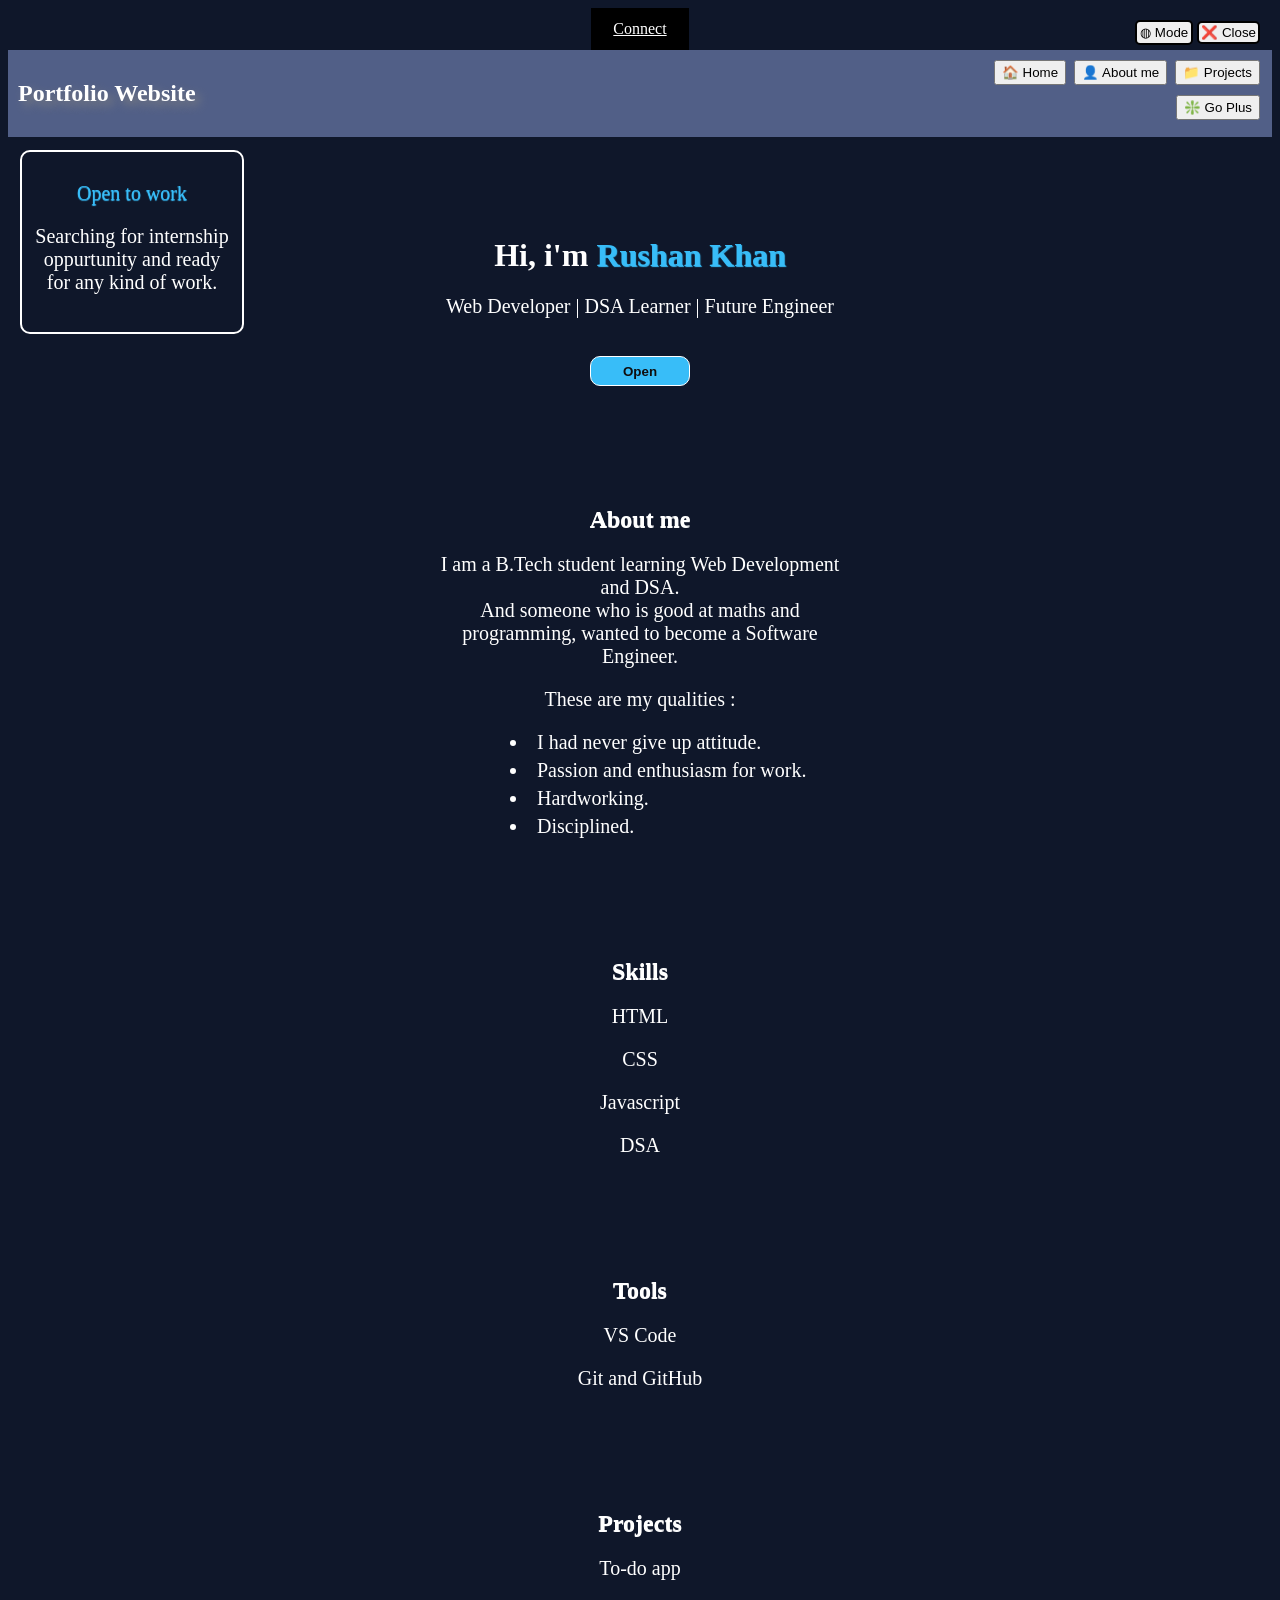
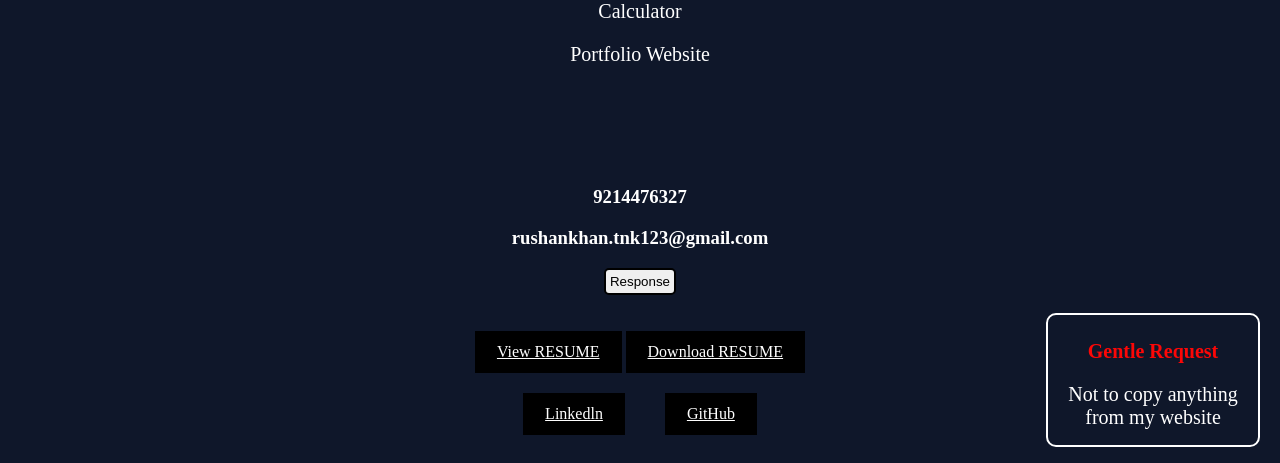
==== index.html @ d3949b54 "Rename index_1.html to index.html" ====
<!DOCTYPE html>
<html lang="en">
<head>
    <meta charset="UTF-8">
    <meta name="viewport" content="width=device-width, initial-scale=1.0">
    <title>Rushan</title>
    <link rel="stylesheet" href="style_1.css">
    
</head>
<body>   

    <div id="connect">
        <a id="grey" href="connect.html" target="_blank">Connect</a>
    </div>

    <nav>
        <div class="nav">
            <h2>Portfolio Website</h2>
            <!-- <h1>Welcome everyone</h1> -->
        </div>
    </nav>

    <div class="center">
    <h1>Hi, i'm <span>Rushan Khan</span></h1>
    <p>Web Developer | DSA Learner | Future Engineer</p>
    <br>
    <button id="rola">Open</button>
    </div>

    <div class="box">
        <p id="work">Open to work</p>
         <p>Searching for internship oppurtunity and ready for any kind of work.</p>
    </div>

    <div class="main">
        <h2 id="myid">About me</h2>
        <p class="zero">I am a B.Tech student learning Web Development and DSA.<br>
           And someone who is good at maths and programming, wanted to become a Software Engineer.
        </p>
        <p>These are my qualities : </p>
        <ul>
            <li>I had never give up attitude.</li>
            <li>Passion and enthusiasm for work.</li>
            <li>Hardworking.</li>
            <li>Disciplined.</li>
        </ul>
    </div>
    
    <div class="main">
        <h2 id="myid">Skills</h2>
        <p>HTML</p>
        <p>CSS</p>
        <p>Javascript</p>
        <p>DSA</p>
    </div>

    <div class="main">
        <h2 id="myid">Tools</h2>
        <p>VS Code</p>
        <p>Git and GitHub</p>
    </div>

    <div class="main">
        <h2 id="myid">Projects</h2>
            <p>To-do app</p>
            <p>Calculator</p>
            <p>Portfolio Website</p>
    </div>

    <div class="btnjs">
        <button id="changemode">◍ Mode</button>
        <button id="closebtn">❌ Close</button>
    </div>

    <div class="button">
        <button id="home">🏠 Home</button>
        <button id="aboutme">👤 About me</button>
        <!-- <button>⭐ Skills</button> -->
        <button id="projects">📁 Projects</button>        
    </div>

    <div class="button" id="Plus">
        <button>❇️ Go Plus</button>
    </div>

    <footer class="footer">
        <h3>9214476327</h3>
        <h3>rushankhan.tnk123@gmail.com</h3>
    </footer>

    <div>
        <button id="lastbtn">Response</button>
    </div>

    <br>

    <div class="change">
        <p class="adv">Gentle Request</p>
        <p>Not to copy anything from my website</p>
    </div>
    <br>
    <div class="resume">
        <a href="RUSHAN RESUME.pdf" target="_blank">View RESUME</a>
        <a href="RUSHAN RESUME.pdf" download>Download RESUME</a>
    </div>

    <div class="extra">
        <a href="https://linkedin.com/in/rushan-khan-b2b70a327" target="_blank">Linkedln</a>
        <a href="https://github.com/Rushankhan16" target="_blank">GitHub</a>
    </div>



    <!-- <section id="contact">

    <h2 id="con">Contact Me</h2>

    <form id="contactform">
    <input type="text" placeholder="Your Name" required>
    <input type="email" placeholder="Your Email" required>
    <textarea rows="3" cols="20" placeholder="Your Message"></textarea>
    <button type="submit">Send</button>
    </form>

    </section> -->



    <script src="one.js"></script>
   
</body>
</html>
---- style_1.css ----
body {
    background: #0f172a;
    /* background-color: #121212; */
    color: white;
    text-align: center;
}
span{
    color: #38bdf8;
    text-shadow: 1px 1px 1px;
}
.center{
    margin: 100px;
    padding: 0cm;
}
.main{
     margin: 120px;
     padding: 0cm;
}
#myid{
     text-shadow: 0px 1px 0px;
}
.fill{
    height: 10px;
    border-radius: 10px;
}
.nav{
    text-align: left;
    background-color: #515f87;  
    margin:0px;
    padding: 10px;
    display: flex;
    align-items: center; 
    gap: 420px;
    text-shadow: 5px 5px 10px gray;
}
ul{
    width: 300px;
    margin:auto;
}
li{
    list-style-position: inside;
    text-align: left;
    margin:5px 0;
    font-size: 20px;
}
.button{
    position: absolute;
    top: 40px;
    right:0;
    display:flex;
    gap:8px;
    padding:0px;
    margin: 20px;
    height: 25px;
    font-weight: bold;
    border-radius: 0px;
}
.zero{
    width: 400px;
    margin:auto;
}
h2{
    font-weight: bolder;
}
a{
    color:white;
    background-color:black;
    border:2px solid black;
    padding:10px 20px;
    display:inline-block;
}
.extra{
    display:flex;
    justify-content:center;
    padding: 20px;
    gap:40px;
}
#rola{
    background-color: #38bdf8;
    padding: 2px;
    width: 100px;
    height: 30px;
    color: rgb(15, 14, 14);
    font-weight:bold;
    border: 1px solid white;
    border-radius: 10px;
}
p{
    font-size: 20px;
}
.box{
    position:absolute;
    left: 20px;
    top:150px;
    border: 2px solid white;
    border-radius: 10px;
    height: 160px;
    width:200px;
    padding: 10px;
}
#work{
    text-shadow: 0px 1px 1px;
    color: #38bdf8;
}
.change {
    position: absolute;
    right: 20px;
    padding: 5px;
    height: 120px;
    width: 200px;

    border: 2px solid white;
    border-radius: 10px;
}
.adv{
    color: #fc0707;
    font-weight: bolder;
}
.btnjs{
    position: absolute;
    top: 0px;
    right:0;
    margin: 20px;
    font-weight: bold;
}
#changemode{
     border: 2px solid ;
    border-radius: 5px;
    padding: 3px;
}
#closebtn{
     border: 2px solid ;
    border-radius: 5px;
    padding: 2px;
}

.light{
    background-color:white;
    color:black;
}
.light .nav{
  background-color: #f0f0f0;
  color: black;
}
.light span{
    color: brown;
}
.light #work{
    color: brown;
}
.light #rola{
    background-color: grey;
}
.light #connect{
    color:gray;
}
.light #grey{
    background-color: rgb(74, 74, 127);
}

#contact {
  width: 300px;
  padding: 20px;
  margin: 0 auto;
  margin-top: 5%;
  border: 2px solid white;
  border-radius: 10px;
}
#contactform {
  display: flex;
  flex-direction: column;
  gap: 10px;
}
#con {
  margin-bottom: 10px;
} 

#Plus{
    top: 75px;
}
.card{
    height: 300px;
    width: 300px;
    padding: 5px;
    border: 2px solid white;
    border-radius: 6px;
    margin: 30px auto;
}
#buybtn{
    border: 2px solid white;
    border-radius: 5px;
}
#lastbtn{
    border: 2px solid black;
    border-radius: 5px;
    padding: 4px;
}
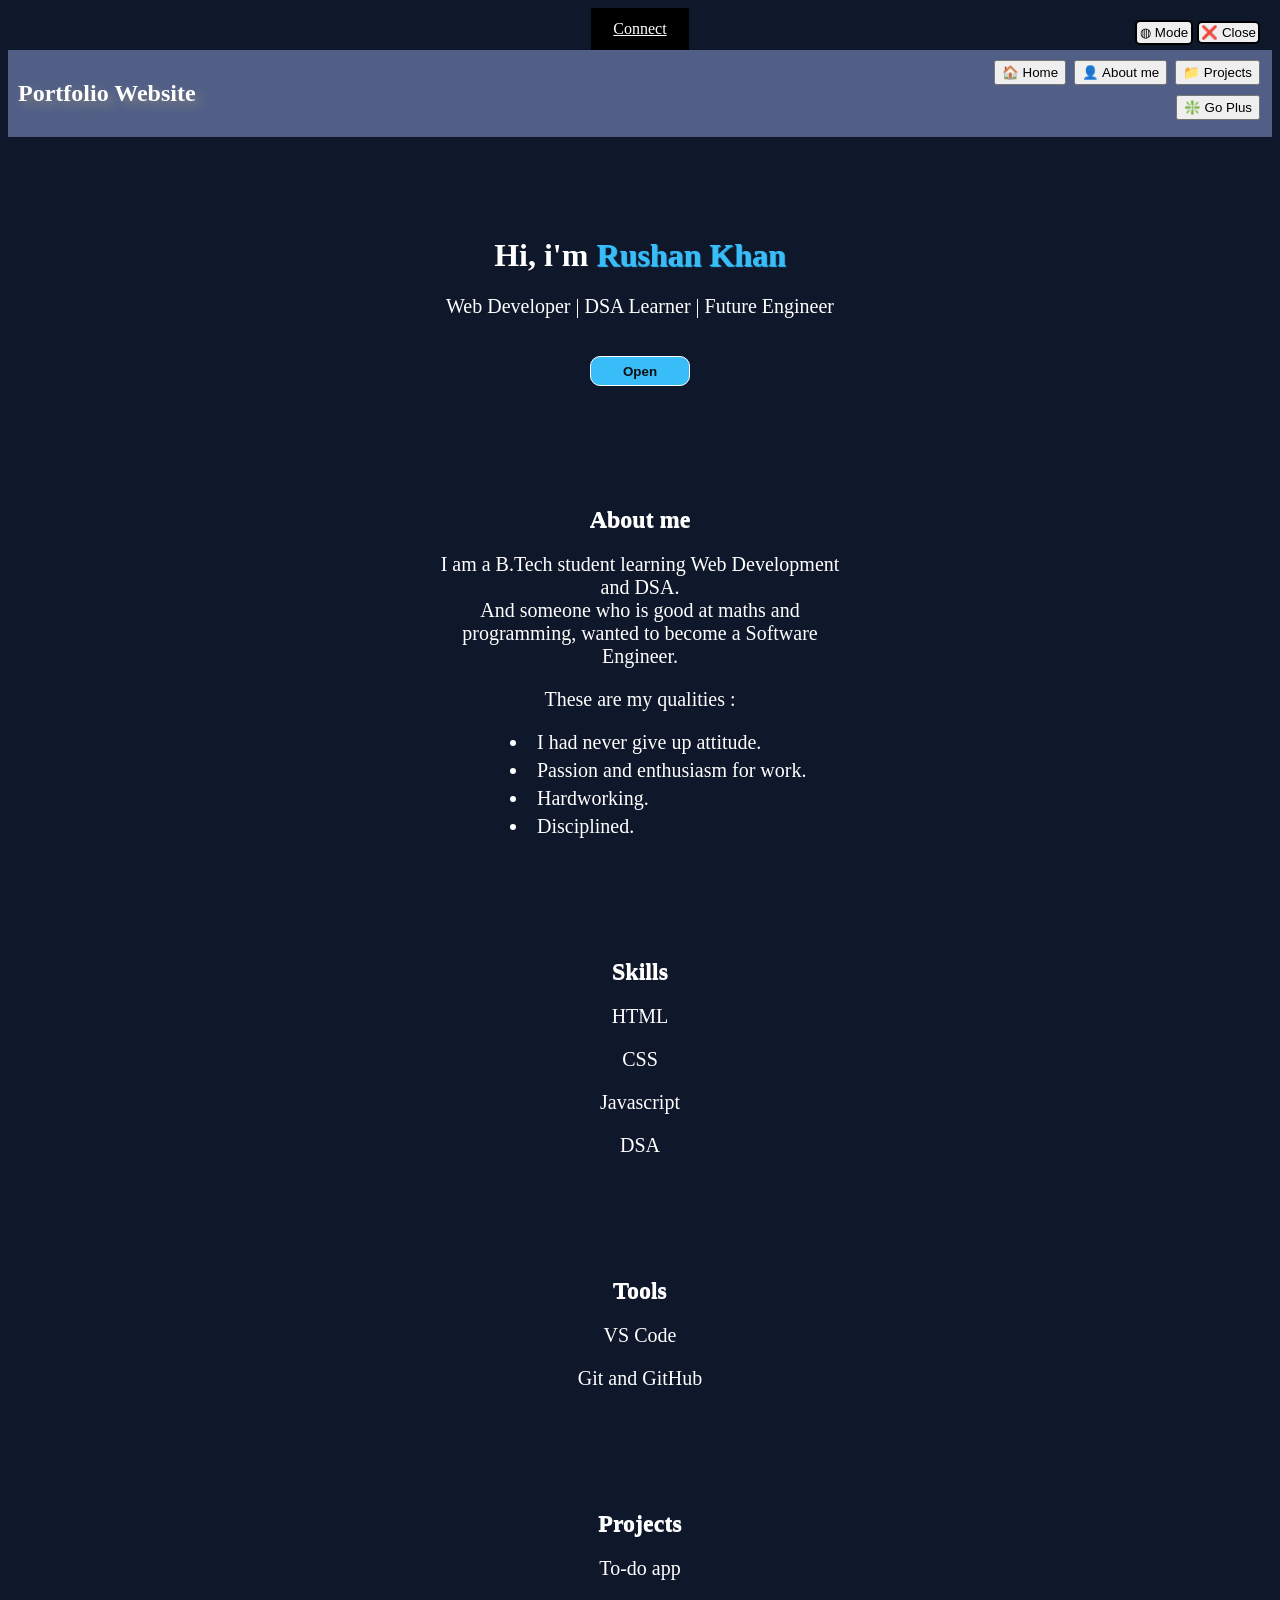
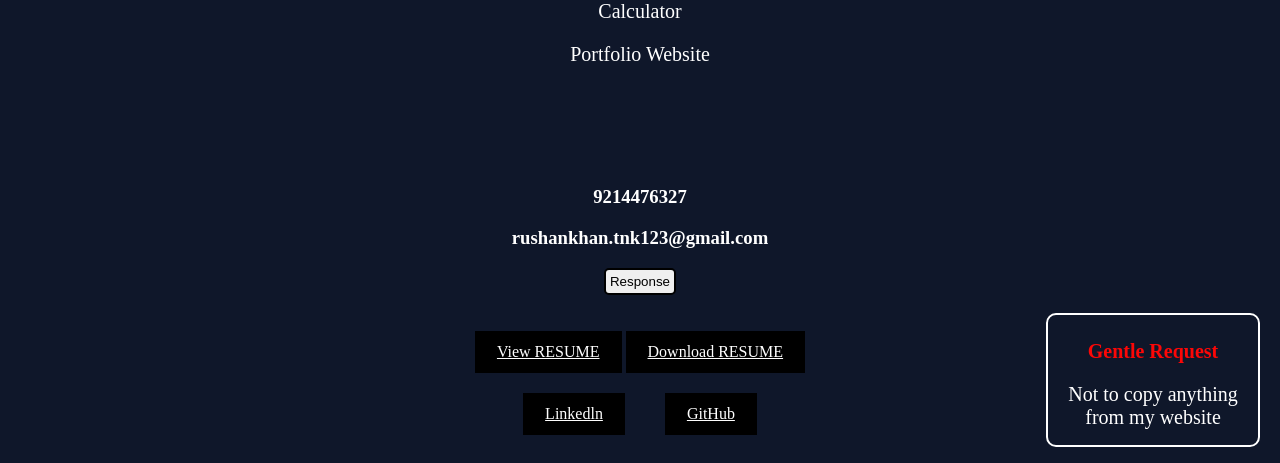
==== commit 2f17e98b: "Restore index.html with original content" ====
--- a/index.html
+++ b/index.html
@@ -4,7 +4,7 @@
     <meta charset="UTF-8">
     <meta name="viewport" content="width=device-width, initial-scale=1.0">
     <title>Rushan</title>
-    <link rel="stylesheet" href="style_1.css">
+    <link rel="stylesheet" href="style.css">
     
 </head>
 <body>   
@@ -27,10 +27,10 @@
     <button id="rola">Open</button>
     </div>
 
-    <div class="box">
+    <!-- <div class="box">
         <p id="work">Open to work</p>
          <p>Searching for internship oppurtunity and ready for any kind of work.</p>
-    </div>
+    </div> -->
 
     <div class="main">
         <h2 id="myid">About me</h2>
--- a/style.css
+++ b/style.css
@@ -0,0 +1,197 @@
+body {
+    background: #0f172a;
+    /* background-color: #121212; */
+    color: white;
+    text-align: center;
+}
+span{
+    color: #38bdf8;
+    text-shadow: 1px 1px 1px;
+}
+.center{
+    margin: 100px;
+    padding: 0cm;
+}
+.main{
+     margin: 120px;
+     padding: 0cm;
+}
+#myid{
+     text-shadow: 0px 1px 0px;
+}
+.fill{
+    height: 10px;
+    border-radius: 10px;
+}
+.nav{
+    text-align: left;
+    background-color: #515f87;  
+    margin:0px;
+    padding: 10px;
+    display: flex;
+    align-items: center; 
+    gap: 420px;
+    text-shadow: 5px 5px 10px gray;
+}
+ul{
+    width: 300px;
+    margin:auto;
+}
+li{
+    list-style-position: inside;
+    text-align: left;
+    margin:5px 0;
+    font-size: 20px;
+}
+.button{
+    position: absolute;
+    top: 40px;
+    right:0;
+    display:flex;
+    gap:8px;
+    padding:0px;
+    margin: 20px;
+    height: 25px;
+    font-weight: bold;
+    border-radius: 0px;
+}
+.zero{
+    width: 400px;
+    margin:auto;
+}
+h2{
+    font-weight: bolder;
+}
+a{
+    color:white;
+    background-color:black;
+    border:2px solid black;
+    padding:10px 20px;
+    display:inline-block;
+}
+.extra{
+    display:flex;
+    justify-content:center;
+    padding: 20px;
+    gap:40px;
+}
+#rola{
+    background-color: #38bdf8;
+    padding: 2px;
+    width: 100px;
+    height: 30px;
+    color: rgb(15, 14, 14);
+    font-weight:bold;
+    border: 1px solid white;
+    border-radius: 10px;
+}
+p{
+    font-size: 20px;
+}
+.box{
+    position:absolute;
+    left: 20px;
+    top:150px;
+    border: 2px solid white;
+    border-radius: 10px;
+    height: 160px;
+    width:200px;
+    padding: 10px;
+}
+#work{
+    text-shadow: 0px 1px 1px;
+    color: #38bdf8;
+}
+.change {
+    position: absolute;
+    right: 20px;
+    padding: 5px;
+    height: 120px;
+    width: 200px;
+
+    border: 2px solid white;
+    border-radius: 10px;
+}
+.adv{
+    color: #fc0707;
+    font-weight: bolder;
+}
+.btnjs{
+    position: absolute;
+    top: 0px;
+    right:0;
+    margin: 20px;
+    font-weight: bold;
+}
+#changemode{
+     border: 2px solid ;
+    border-radius: 5px;
+    padding: 3px;
+}
+#closebtn{
+     border: 2px solid ;
+    border-radius: 5px;
+    padding: 2px;
+}
+
+.light{
+    background-color:white;
+    color:black;
+}
+.light .nav{
+  background-color: #f0f0f0;
+  color: black;
+}
+.light span{
+    color: brown;
+}
+.light #work{
+    color: brown;
+}
+.light #rola{
+    background-color: grey;
+}
+.light #connect{
+    color:gray;
+}
+.light #grey{
+    background-color: rgb(74, 74, 127);
+}
+
+#contact {
+  width: 300px;
+  padding: 20px;
+  margin: 0 auto;
+  margin-top: 5%;
+  border: 2px solid white;
+  border-radius: 10px;
+}
+#contactform {
+  display: flex;
+  flex-direction: column;
+  gap: 10px;
+}
+#con {
+  margin-bottom: 10px;
+} 
+
+#Plus{
+    top: 75px;
+}
+.card{
+    height: 300px;
+    width: 300px;
+    padding: 5px;
+    border: 2px solid white;
+    border-radius: 6px;
+    margin: 30px auto;
+}
+#buybtn{
+    border: 2px solid white;
+    border-radius: 5px;
+}
+#lastbtn{
+    border: 2px solid black;
+    border-radius: 5px;
+    padding: 4px;
+}
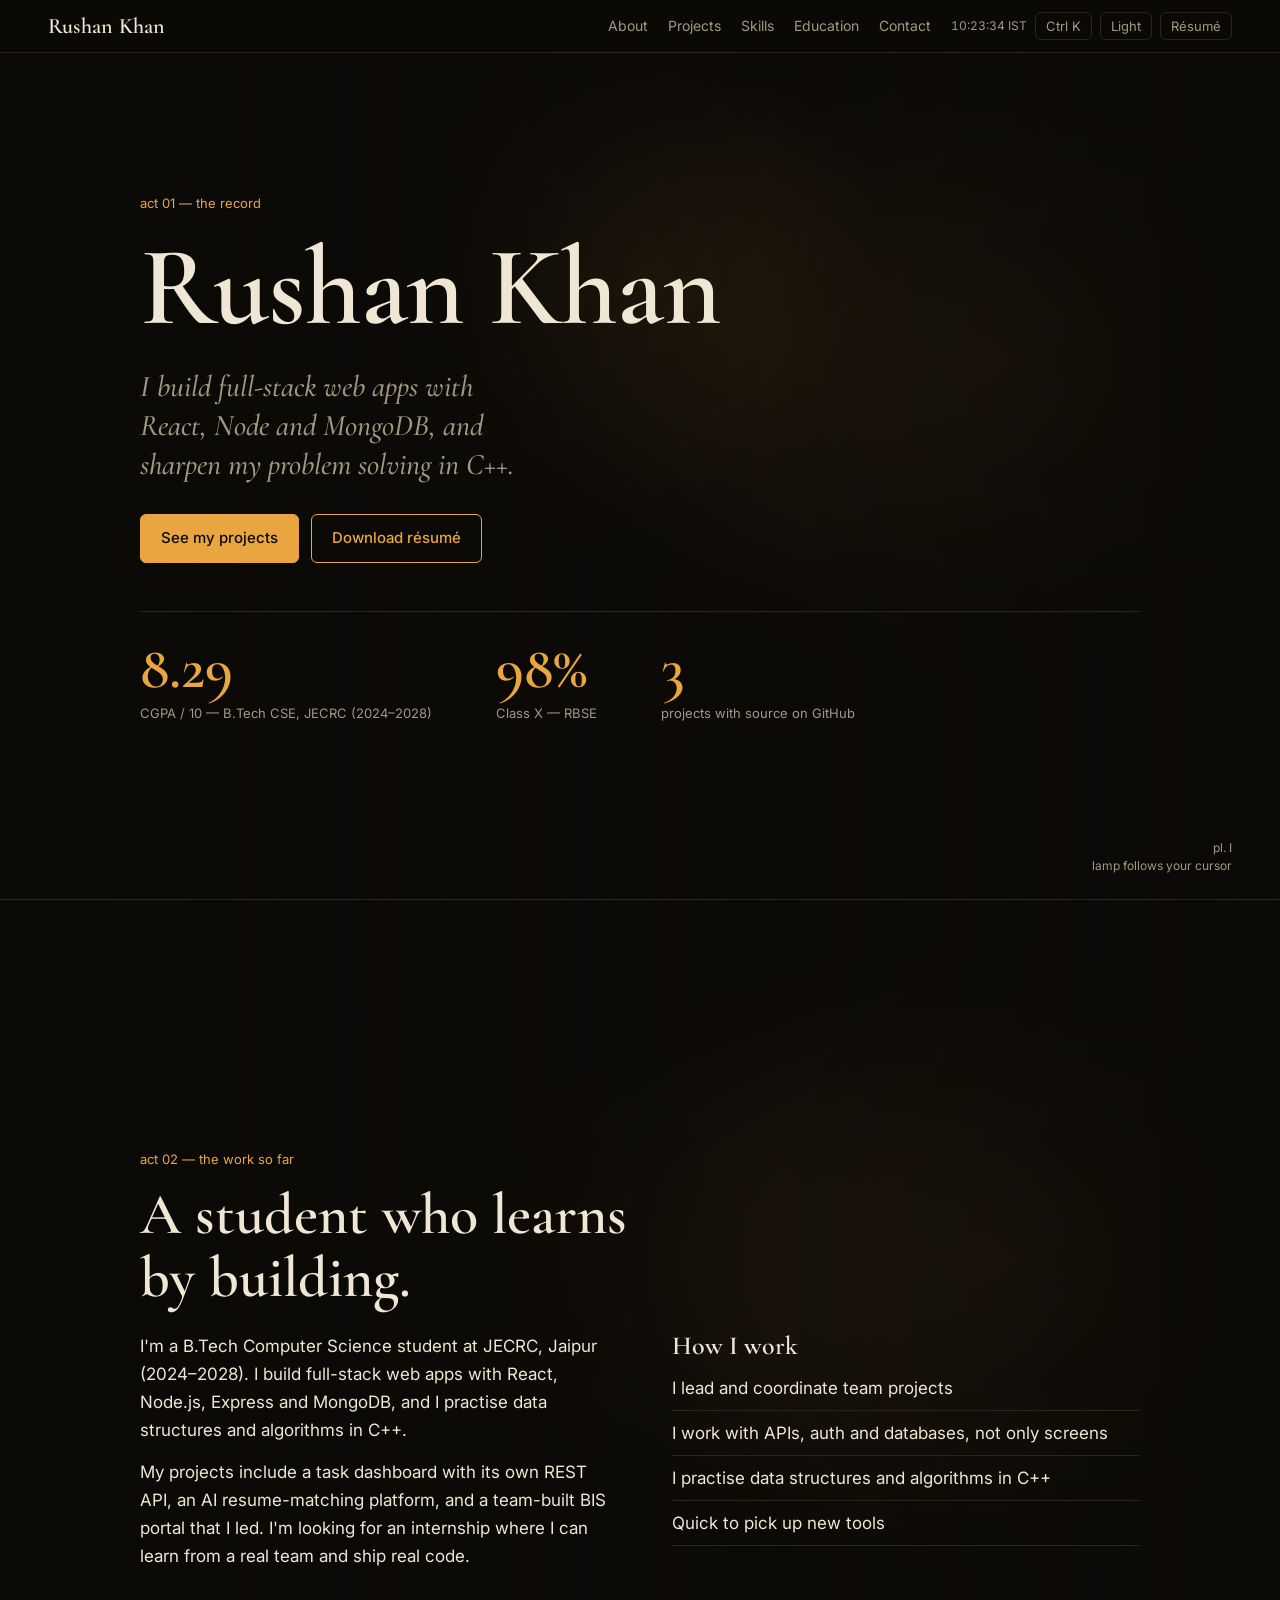
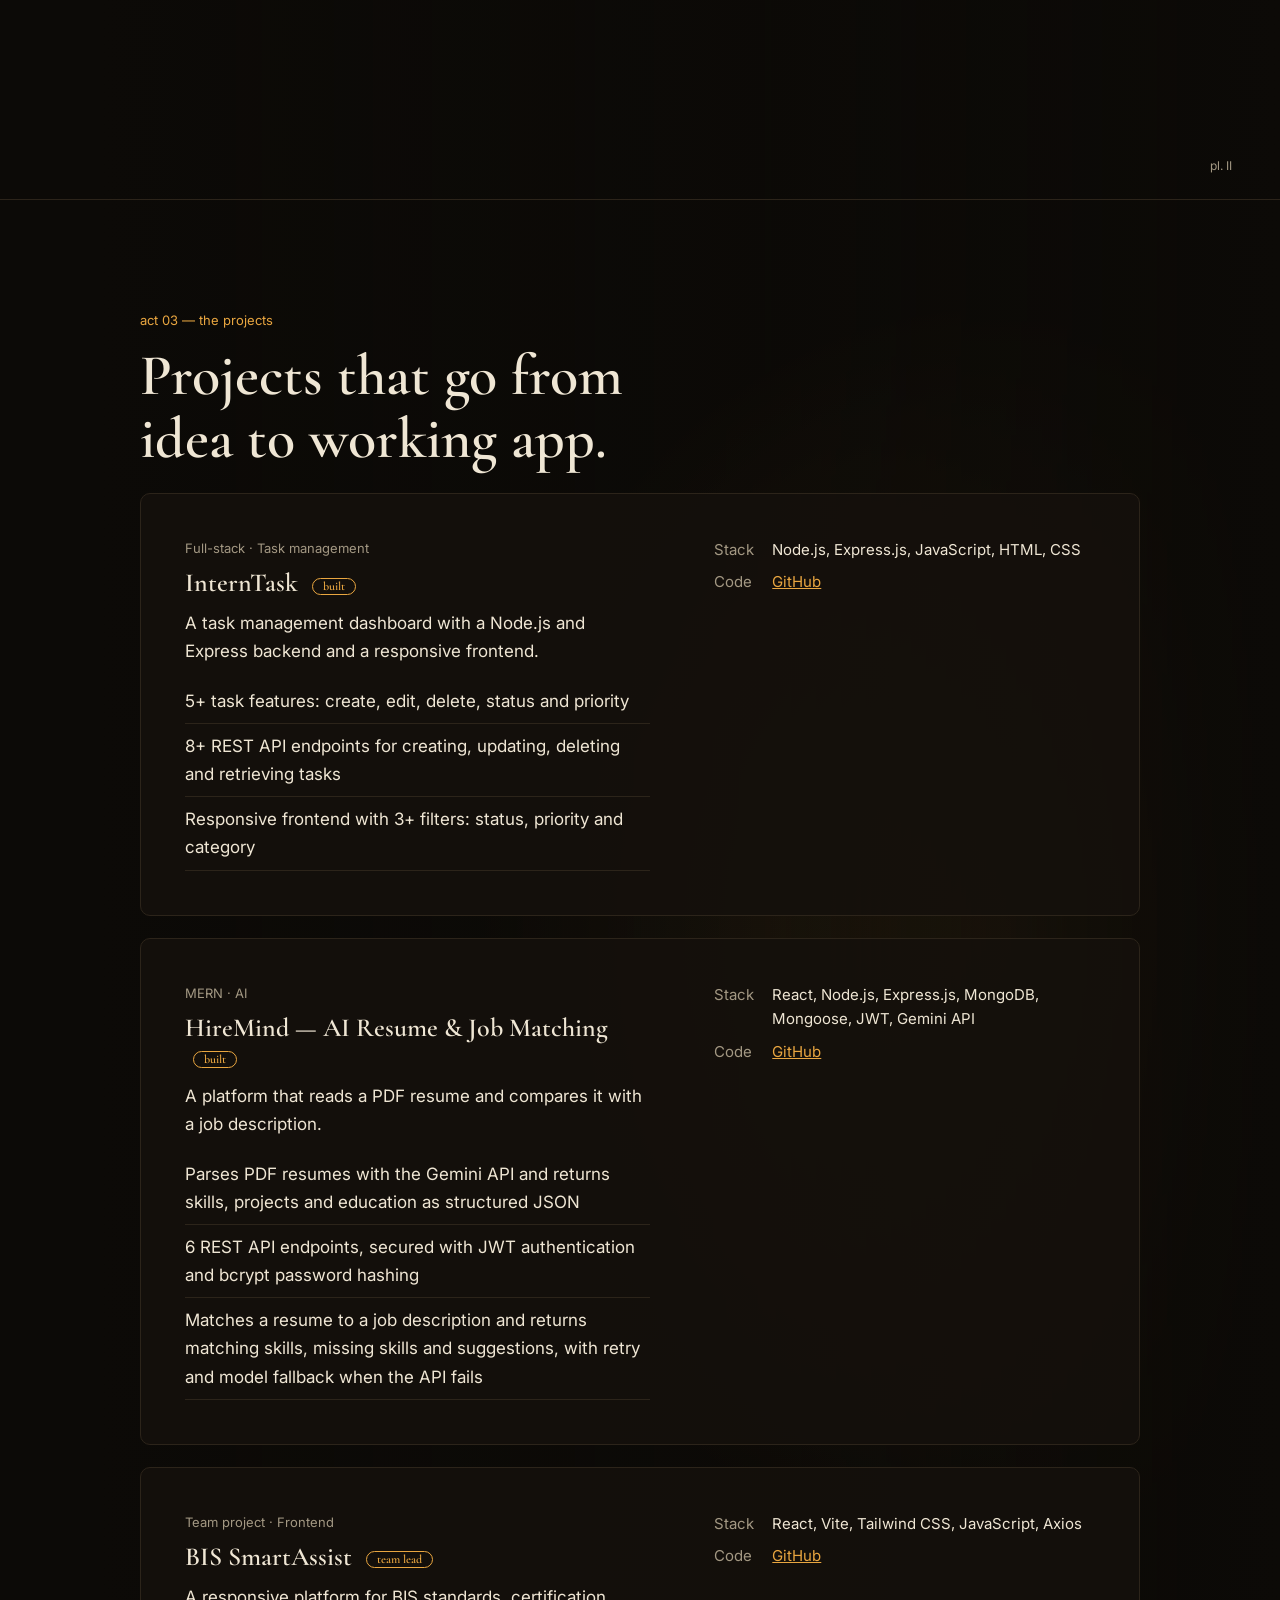
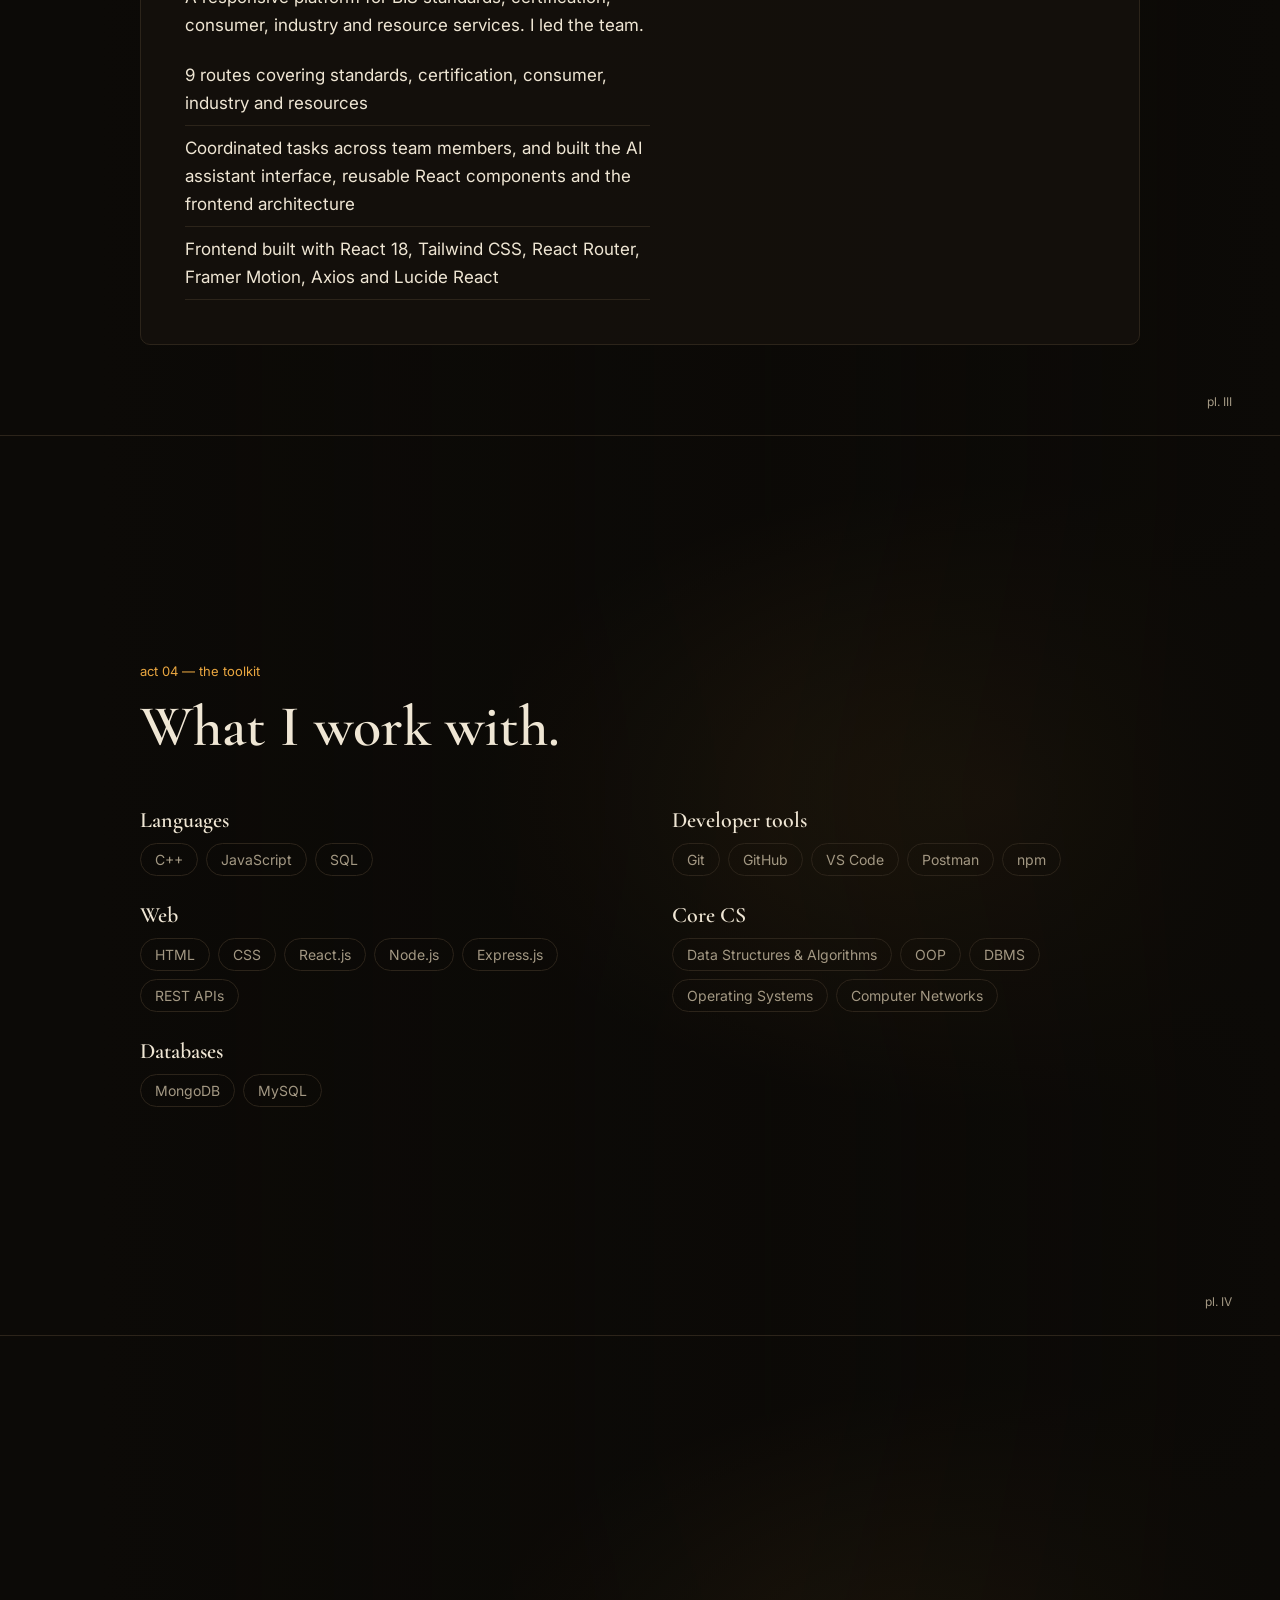
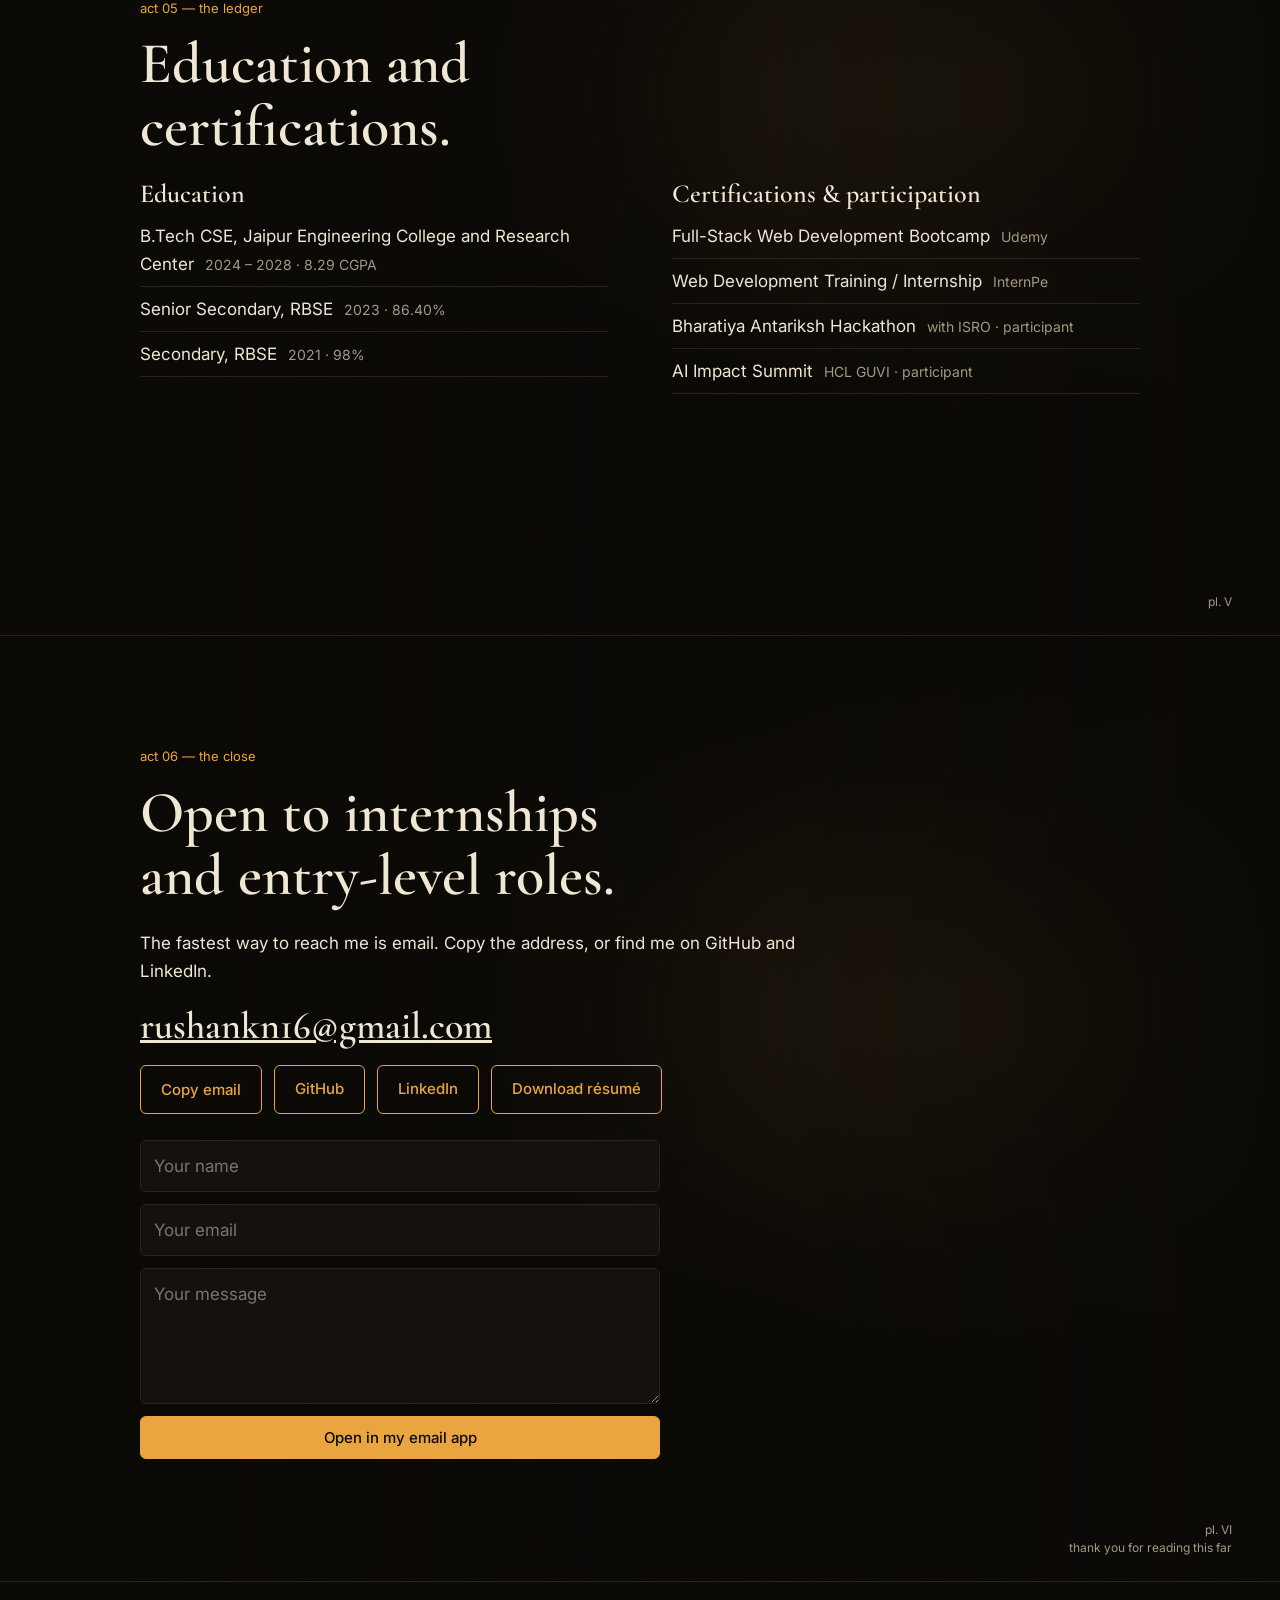
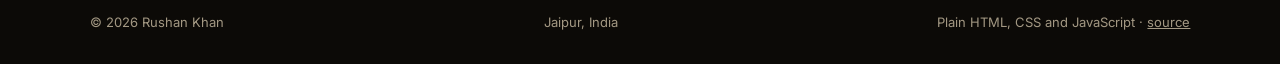
==== commit 3ee6742c: "Add files via upload" ====
--- a/index.html
+++ b/index.html
@@ -1,132 +1,373 @@
-<!DOCTYPE html>
-<html lang="en">
-<head>
-    <meta charset="UTF-8">
-    <meta name="viewport" content="width=device-width, initial-scale=1.0">
-    <title>Rushan</title>
-    <link rel="stylesheet" href="style.css">
-    
-</head>
-<body>   
-
-    <div id="connect">
-        <a id="grey" href="connect.html" target="_blank">Connect</a>
-    </div>
-
-    <nav>
-        <div class="nav">
-            <h2>Portfolio Website</h2>
-            <!-- <h1>Welcome everyone</h1> -->
-        </div>
-    </nav>
-
-    <div class="center">
-    <h1>Hi, i'm <span>Rushan Khan</span></h1>
-    <p>Web Developer | DSA Learner | Future Engineer</p>
-    <br>
-    <button id="rola">Open</button>
-    </div>
-
-    <!-- <div class="box">
-        <p id="work">Open to work</p>
-         <p>Searching for internship oppurtunity and ready for any kind of work.</p>
-    </div> -->
-
-    <div class="main">
-        <h2 id="myid">About me</h2>
-        <p class="zero">I am a B.Tech student learning Web Development and DSA.<br>
-           And someone who is good at maths and programming, wanted to become a Software Engineer.
-        </p>
-        <p>These are my qualities : </p>
-        <ul>
-            <li>I had never give up attitude.</li>
-            <li>Passion and enthusiasm for work.</li>
-            <li>Hardworking.</li>
-            <li>Disciplined.</li>
-        </ul>
-    </div>
-    
-    <div class="main">
-        <h2 id="myid">Skills</h2>
-        <p>HTML</p>
-        <p>CSS</p>
-        <p>Javascript</p>
-        <p>DSA</p>
-    </div>
-
-    <div class="main">
-        <h2 id="myid">Tools</h2>
-        <p>VS Code</p>
-        <p>Git and GitHub</p>
-    </div>
-
-    <div class="main">
-        <h2 id="myid">Projects</h2>
-            <p>To-do app</p>
-            <p>Calculator</p>
-            <p>Portfolio Website</p>
-    </div>
-
-    <div class="btnjs">
-        <button id="changemode">◍ Mode</button>
-        <button id="closebtn">❌ Close</button>
-    </div>
-
-    <div class="button">
-        <button id="home">🏠 Home</button>
-        <button id="aboutme">👤 About me</button>
-        <!-- <button>⭐ Skills</button> -->
-        <button id="projects">📁 Projects</button>        
-    </div>
-
-    <div class="button" id="Plus">
-        <button>❇️ Go Plus</button>
-    </div>
-
-    <footer class="footer">
-        <h3>9214476327</h3>
-        <h3>rushankhan.tnk123@gmail.com</h3>
-    </footer>
-
-    <div>
-        <button id="lastbtn">Response</button>
-    </div>
-
-    <br>
-
-    <div class="change">
-        <p class="adv">Gentle Request</p>
-        <p>Not to copy anything from my website</p>
-    </div>
-    <br>
-    <div class="resume">
-        <a href="RUSHAN RESUME.pdf" target="_blank">View RESUME</a>
-        <a href="RUSHAN RESUME.pdf" download>Download RESUME</a>
-    </div>
-
-    <div class="extra">
-        <a href="https://linkedin.com/in/rushan-khan-b2b70a327" target="_blank">Linkedln</a>
-        <a href="https://github.com/Rushankhan16" target="_blank">GitHub</a>
-    </div>
-
-
-
-    <!-- <section id="contact">
-
-    <h2 id="con">Contact Me</h2>
-
-    <form id="contactform">
-    <input type="text" placeholder="Your Name" required>
-    <input type="email" placeholder="Your Email" required>
-    <textarea rows="3" cols="20" placeholder="Your Message"></textarea>
-    <button type="submit">Send</button>
-    </form>
-
-    </section> -->
-
-
-
-    <script src="one.js"></script>
-   
-</body>
-</html>
+<!DOCTYPE html>
+<html lang="en">
+<head>
+<meta charset="UTF-8">
+<meta name="viewport" content="width=device-width, initial-scale=1">
+<title>Rushan Khan — Full-Stack Developer</title>
+<meta name="description" content="B.Tech CSE student at JECRC, Jaipur. I build full-stack apps with React, Node.js, Express and MongoDB, and solve problems in C++.">
+<link rel="preconnect" href="https://fonts.googleapis.com">
+<link href="https://fonts.googleapis.com/css2?family=Cormorant+Garamond:ital,wght@0,500;0,600;1,500&family=Inter:wght@400;500&display=swap" rel="stylesheet">
+<style>
+:root{
+  --bg:#0c0a07; --panel:#15110c; --line:#2c241a;
+  --ink:#efe6d4; --dim:#a39883; --lamp:#e9a640;
+  --serif:"Cormorant Garamond",Georgia,serif;
+  --sans:Inter,system-ui,-apple-system,"Segoe UI",sans-serif;
+  --lx:50vw; --ly:30vh;
+}
+:root[data-theme="light"]{
+  --bg:#f3ecdd; --panel:#ebe2cf; --line:#d3c7ad;
+  --ink:#241c10; --dim:#6b5e45; --lamp:#a8620f;
+}
+*{box-sizing:border-box;margin:0;padding:0}
+html{scroll-behavior:smooth;scroll-padding-top:64px}
+body{background:var(--bg);color:var(--ink);font:17px/1.65 var(--sans);-webkit-font-smoothing:antialiased}
+a{color:inherit}
+:focus-visible{outline:2px solid var(--lamp);outline-offset:3px}
+
+/* the lamp: a warm light that follows the cursor */
+.lamp{position:fixed;inset:0;pointer-events:none;z-index:1;
+  background:radial-gradient(circle 360px at var(--lx) var(--ly),rgba(233,166,64,.16),transparent 70%)}
+:root[data-theme="light"] .lamp{background:radial-gradient(circle 360px at var(--lx) var(--ly),rgba(168,98,15,.12),transparent 70%)}
+
+header{position:fixed;top:0;left:0;right:0;z-index:20;display:flex;align-items:center;gap:20px;
+  padding:12px clamp(16px,4vw,48px);background:color-mix(in srgb,var(--bg) 85%,transparent);
+  backdrop-filter:blur(8px);border-bottom:1px solid var(--line)}
+.brand{font:600 22px var(--serif);text-decoration:none;letter-spacing:.01em}
+nav{display:flex;gap:20px;margin-left:auto;font-size:14px}
+nav a{text-decoration:none;color:var(--dim);transition:color .2s}
+nav a:hover{color:var(--lamp)}
+.tools{display:flex;gap:8px;align-items:center}
+.tools button,.tools a{font:13px var(--sans);color:var(--dim);background:none;border:1px solid var(--line);
+  border-radius:6px;padding:5px 10px;cursor:pointer;text-decoration:none}
+.tools button:hover,.tools a:hover{color:var(--lamp);border-color:var(--lamp)}
+#clock{font-size:12px;color:var(--dim);font-variant-numeric:tabular-nums}
+
+/* acts */
+.act{position:relative;min-height:100vh;display:flex;align-items:center;padding:110px clamp(20px,7vw,110px) 90px;
+  border-bottom:1px solid var(--line);overflow:hidden;z-index:2}
+.act::before{content:"";position:absolute;inset:0;z-index:-1;background:
+  linear-gradient(90deg,var(--bg) 8%,color-mix(in srgb,var(--bg) 60%,transparent) 60%,var(--bg) 100%),
+  var(--art,none) center/cover no-repeat,
+  radial-gradient(ellipse 60% 50% at 78% 40%,color-mix(in srgb,var(--lamp) 22%,transparent),transparent 70%)}
+.wrap{width:min(1000px,100%);margin:auto}
+.plate{position:absolute;right:clamp(16px,4vw,48px);bottom:24px;text-align:right;font-size:12px;color:var(--dim);line-height:1.5}
+.act-no{font-size:13px;color:var(--lamp);margin-bottom:14px}
+h1,h2,h3{font-family:var(--serif);font-weight:600;line-height:1.08}
+h1{font-size:clamp(52px,9vw,112px);letter-spacing:-.01em}
+h2{font-size:clamp(34px,5vw,58px);max-width:18ch;margin-bottom:22px}
+h3{font-size:26px}
+.sub{font:italic 500 clamp(22px,3vw,30px)/1.3 var(--serif);color:var(--dim);margin:18px 0 30px;max-width:30ch}
+p{max-width:62ch;color:var(--ink)}
+p + p{margin-top:14px}
+.btns{display:flex;gap:12px;flex-wrap:wrap;margin-top:8px}
+.btn{display:inline-block;padding:11px 20px;border-radius:6px;text-decoration:none;font-weight:500;font-size:15px;
+  border:1px solid var(--lamp);color:var(--lamp);background:none;cursor:pointer;font-family:var(--sans);transition:background .2s,color .2s}
+.btn:hover,.btn.solid{background:var(--lamp);color:var(--bg)}
+.btn.solid:hover{filter:brightness(1.1)}
+
+.facts{display:flex;gap:clamp(24px,5vw,64px);flex-wrap:wrap;margin-top:48px;padding-top:26px;border-top:1px solid var(--line)}
+.fact b{display:block;font:600 clamp(40px,5vw,60px)/1 var(--serif);color:var(--lamp)}
+.fact span{font-size:13px;color:var(--dim)}
+
+.cols{display:grid;grid-template-columns:1fr 1fr;gap:clamp(28px,5vw,72px)}
+ul.plain{list-style:none;margin-top:6px}
+ul.plain li{padding:8px 0;border-bottom:1px solid var(--line);color:var(--ink)}
+ul.plain li small{color:var(--dim);font-size:14px;margin-left:6px}
+.chips{display:flex;flex-wrap:wrap;gap:8px;margin:10px 0 24px}
+.chips span{border:1px solid var(--line);border-radius:999px;padding:4px 14px;font-size:14px;color:var(--dim)}
+.label{font:600 22px var(--serif);margin:26px 0 4px}
+
+/* case files */
+.case{display:grid;grid-template-columns:1.1fr .9fr;gap:clamp(24px,5vw,64px);align-items:start;
+  background:color-mix(in srgb,var(--panel) 88%,transparent);border:1px solid var(--line);border-radius:10px;padding:clamp(22px,4vw,44px)}
+.case + .case{margin-top:22px}
+.case .meta{font-size:13px;color:var(--dim);margin-bottom:10px}
+.case dl{display:grid;grid-template-columns:auto 1fr;gap:8px 18px;font-size:15px}
+.case dt{color:var(--dim)}
+.case dd a{color:var(--lamp)}
+.status{display:inline-block;border:1px solid var(--lamp);color:var(--lamp);border-radius:999px;padding:1px 10px;font-size:12px;margin-left:8px;vertical-align:middle}
+
+form{display:grid;gap:12px;max-width:520px;margin-top:26px}
+input,textarea{width:100%;background:var(--panel);color:var(--ink);border:1px solid var(--line);border-radius:6px;padding:11px 13px;font:inherit}
+input:focus,textarea:focus{border-color:var(--lamp);outline:none}
+.mail{font:600 clamp(24px,4vw,38px) var(--serif);word-break:break-all}
+#note{font-size:14px;color:var(--lamp);min-height:20px}
+footer{position:relative;z-index:2;padding:30px clamp(20px,7vw,110px);font-size:13px;color:var(--dim);display:flex;gap:18px;flex-wrap:wrap;justify-content:space-between}
+
+/* command palette */
+#pal{position:fixed;inset:0;z-index:50;background:rgba(0,0,0,.6);display:none;align-items:flex-start;justify-content:center;padding-top:18vh}
+#pal.open{display:flex}
+#pal div{width:min(460px,92vw);background:var(--panel);border:1px solid var(--line);border-radius:10px;overflow:hidden}
+#pal input{border:0;border-bottom:1px solid var(--line);border-radius:0;padding:14px 16px}
+#pal a{display:block;padding:11px 16px;text-decoration:none;font-size:15px}
+#pal a.sel,#pal a:hover{background:var(--line);color:var(--lamp)}
+
+@media(max-width:820px){
+  nav{display:none}.tools{margin-left:auto}
+  .cols,.case{grid-template-columns:1fr}
+  .plate{position:static;text-align:left;margin-top:36px}
+  #clock{display:none}
+}
+@media(prefers-reduced-motion:reduce){html{scroll-behavior:auto}.lamp{display:none}}
+</style>
+</head>
+<body id="top">
+<div class="lamp" aria-hidden="true"></div>
+
+<header>
+  <a class="brand" href="#top">Rushan Khan</a>
+  <nav>
+    <a href="#about">About</a><a href="#work">Projects</a><a href="#skills">Skills</a><a href="#ledger">Education</a><a href="#contact">Contact</a>
+  </nav>
+  <div class="tools">
+    <span id="clock">—</span>
+    <button id="kbtn" title="Jump to a section">Ctrl K</button>
+    <button id="theme" aria-label="Toggle light and dark">Light</button>
+    <a href="resume.pdf" target="_blank" rel="noopener">Résumé</a>
+  </div>
+</header>
+
+<!-- ACT 1 -->
+<section class="act" id="hero" style="--art:url(art/hero.webp)">
+  <div class="wrap">
+    <p class="act-no">act 01 — the record</p>
+    <h1>Rushan Khan</h1>
+    <p class="sub">I build full-stack web apps with React, Node and MongoDB, and sharpen my problem solving in C++.</p>
+    <div class="btns">
+      <a class="btn solid" href="#work">See my projects</a>
+      <a class="btn" href="resume.pdf" download>Download résumé</a>
+    </div>
+    <div class="facts">
+      <div class="fact"><b>8.29</b><span>CGPA / 10 — B.Tech CSE, JECRC (2024–2028)</span></div>
+      <div class="fact"><b>98%</b><span>Class X — RBSE</span></div>
+      <div class="fact"><b>3</b><span>projects with source on GitHub</span></div>
+    </div>
+  </div>
+  <div class="plate">pl. I<br>lamp follows your cursor</div>
+</section>
+
+<!-- ACT 2 -->
+<section class="act" id="about" style="--art:url(art/about.webp)">
+  <div class="wrap">
+    <p class="act-no">act 02 — the work so far</p>
+    <h2>A student who learns by building.</h2>
+    <div class="cols">
+      <div>
+        <p>I'm a B.Tech Computer Science student at JECRC, Jaipur (2024–2028). I build full-stack web apps with React, Node.js, Express and MongoDB, and I practise data structures and algorithms in C++.</p>
+        <p>My projects include a task dashboard with its own REST API, an AI resume-matching platform, and a team-built BIS portal that I led. I'm looking for an internship where I can learn from a real team and ship real code.</p>
+      </div>
+      <div>
+        <h3>How I work</h3>
+        <ul class="plain">
+          <li>I lead and coordinate team projects</li>
+          <li>I work with APIs, auth and databases, not only screens</li>
+          <li>I practise data structures and algorithms in C++</li>
+          <li>Quick to pick up new tools</li>
+        </ul>
+      </div>
+    </div>
+  </div>
+  <div class="plate">pl. II</div>
+</section>
+
+<!-- ACT 3 -->
+<section class="act" id="work" style="--art:url(art/work.webp)">
+  <div class="wrap">
+    <p class="act-no">act 03 — the projects</p>
+    <h2>Projects that go from idea to working app.</h2>
+    <article class="case">
+      <div>
+        <p class="meta">Full-stack · Task management</p>
+        <h3>InternTask <span class="status">built</span></h3>
+        <p style="margin-top:12px">A task management dashboard with a Node.js and Express backend and a responsive frontend.</p>
+        <ul class="plain" style="margin-top:14px"><li>5+ task features: create, edit, delete, status and priority</li><li>8+ REST API endpoints for creating, updating, deleting and retrieving tasks</li><li>Responsive frontend with 3+ filters: status, priority and category</li></ul>
+      </div>
+      <dl>
+        <dt>Stack</dt><dd>Node.js, Express.js, JavaScript, HTML, CSS</dd>
+        <dt>Code</dt><dd><a href="https://github.com/Rushankhan16" target="_blank" rel="noopener">GitHub</a></dd>
+      </dl>
+    </article>
+
+    <article class="case">
+      <div>
+        <p class="meta">MERN · AI</p>
+        <h3>HireMind — AI Resume &amp; Job Matching <span class="status">built</span></h3>
+        <p style="margin-top:12px">A platform that reads a PDF resume and compares it with a job description.</p>
+        <ul class="plain" style="margin-top:14px"><li>Parses PDF resumes with the Gemini API and returns skills, projects and education as structured JSON</li><li>6 REST API endpoints, secured with JWT authentication and bcrypt password hashing</li><li>Matches a resume to a job description and returns matching skills, missing skills and suggestions, with retry and model fallback when the API fails</li></ul>
+      </div>
+      <dl>
+        <dt>Stack</dt><dd>React, Node.js, Express.js, MongoDB, Mongoose, JWT, Gemini API</dd>
+        <dt>Code</dt><dd><a href="https://github.com/Rushankhan16" target="_blank" rel="noopener">GitHub</a></dd>
+      </dl>
+    </article>
+
+    <article class="case">
+      <div>
+        <p class="meta">Team project · Frontend</p>
+        <h3>BIS SmartAssist <span class="status">team lead</span></h3>
+        <p style="margin-top:12px">A responsive platform for BIS standards, certification, consumer, industry and resource services. I led the team.</p>
+        <ul class="plain" style="margin-top:14px"><li>9 routes covering standards, certification, consumer, industry and resources</li><li>Coordinated tasks across team members, and built the AI assistant interface, reusable React components and the frontend architecture</li><li>Frontend built with React 18, Tailwind CSS, React Router, Framer Motion, Axios and Lucide React</li></ul>
+      </div>
+      <dl>
+        <dt>Stack</dt><dd>React, Vite, Tailwind CSS, JavaScript, Axios</dd>
+        <dt>Code</dt><dd><a href="https://github.com/Rushankhan16" target="_blank" rel="noopener">GitHub</a></dd>
+      </dl>
+    </article>
+
+  </div>
+  <div class="plate">pl. III</div>
+</section>
+
+<!-- ACT 4 -->
+<section class="act" id="skills" style="--art:url(art/skills.webp)">
+  <div class="wrap">
+    <p class="act-no">act 04 — the toolkit</p>
+    <h2>What I work with.</h2>
+    <div class="cols">
+      <div>
+        <div class="label">Languages</div>
+        <div class="chips"><span>C++</span><span>JavaScript</span><span>SQL</span></div>
+        <div class="label">Web</div>
+        <div class="chips"><span>HTML</span><span>CSS</span><span>React.js</span><span>Node.js</span><span>Express.js</span><span>REST APIs</span></div>
+        <div class="label">Databases</div>
+        <div class="chips"><span>MongoDB</span><span>MySQL</span></div>
+      </div>
+      <div>
+        <div class="label">Developer tools</div>
+        <div class="chips"><span>Git</span><span>GitHub</span><span>VS Code</span><span>Postman</span><span>npm</span></div>
+        <div class="label">Core CS</div>
+        <div class="chips"><span>Data Structures &amp; Algorithms</span><span>OOP</span><span>DBMS</span><span>Operating Systems</span><span>Computer Networks</span></div>
+      </div>
+    </div>
+  </div>
+  <div class="plate">pl. IV</div>
+</section>
+
+<!-- ACT 5 -->
+<section class="act" id="ledger" style="--art:url(art/ledger.webp)">
+  <div class="wrap">
+    <p class="act-no">act 05 — the ledger</p>
+    <h2>Education and certifications.</h2>
+    <div class="cols">
+      <div>
+        <h3>Education</h3>
+        <ul class="plain">
+          <li>B.Tech CSE, Jaipur Engineering College and Research Center <small>2024 – 2028 · 8.29 CGPA</small></li>
+          <li>Senior Secondary, RBSE <small>2023 · 86.40%</small></li>
+          <li>Secondary, RBSE <small>2021 · 98%</small></li>
+        </ul>
+      </div>
+      <div>
+        <h3>Certifications &amp; participation</h3>
+        <ul class="plain">
+          <li>Full-Stack Web Development Bootcamp <small>Udemy</small></li>
+          <li>Web Development Training / Internship <small>InternPe</small></li>
+          <li>Bharatiya Antariksh Hackathon <small>with ISRO · participant</small></li>
+          <li>AI Impact Summit <small>HCL GUVI · participant</small></li>
+        </ul>
+      </div>
+    </div>
+  </div>
+  <div class="plate">pl. V</div>
+</section>
+
+<!-- ACT 6 -->
+<section class="act" id="contact" style="--art:url(art/contact.webp)">
+  <div class="wrap">
+    <p class="act-no">act 06 — the close</p>
+    <h2>Open to internships and entry-level roles.</h2>
+    <p>The fastest way to reach me is email. Copy the address, or find me on GitHub and LinkedIn.</p>
+    <p class="mail" style="margin-top:18px"><a href="mailto:rushankn16@gmail.com">rushankn16@gmail.com</a></p>
+    <div class="btns" style="margin-top:16px">
+      <button class="btn" id="copy">Copy email</button>
+      <a class="btn" href="https://github.com/Rushankhan16" target="_blank" rel="noopener">GitHub</a>
+      <a class="btn" href="https://linkedin.com/in/rushan-khan-b2b70a327" target="_blank" rel="noopener">LinkedIn</a>
+      <a class="btn" href="resume.pdf" download>Download résumé</a>
+    </div>
+    <form id="mailform">
+      <input name="name" placeholder="Your name" required aria-label="Your name">
+      <input name="email" type="email" placeholder="Your email" required aria-label="Your email">
+      <textarea name="msg" rows="4" placeholder="Your message" required aria-label="Your message"></textarea>
+      <button class="btn solid" type="submit">Open in my email app</button>
+      <p id="note" role="status"></p>
+    </form>
+  </div>
+  <div class="plate">pl. VI<br>thank you for reading this far</div>
+</section>
+
+<footer>
+  <span>© <span id="yr"></span> Rushan Khan</span>
+  <span>Jaipur, India</span>
+  <span>Plain HTML, CSS and JavaScript · <a href="https://github.com/Rushankhan16/Portfolio">source</a></span>
+</footer>
+
+<div id="pal" role="dialog" aria-label="Jump to section">
+  <div>
+    <input id="q" placeholder="Jump to…" aria-label="Jump to section">
+    <nav id="list" style="display:block;margin:0;font-size:inherit"></nav>
+  </div>
+</div>
+
+<script>
+(function(){
+  var root=document.documentElement, EMAIL="rushankn16@gmail.com";
+  document.getElementById("yr").textContent=new Date().getFullYear();
+
+  // lamp follows the cursor
+  addEventListener("pointermove",function(e){root.style.setProperty("--lx",e.clientX+"px");root.style.setProperty("--ly",e.clientY+"px")});
+
+  // theme (remembered when storage is available)
+  var tb=document.getElementById("theme");
+  function setTheme(t){root.setAttribute("data-theme",t);tb.textContent=t==="dark"?"Light":"Dark";try{localStorage.setItem("theme",t)}catch(e){}}
+  var saved="dark";try{saved=localStorage.getItem("theme")||"dark"}catch(e){}
+  setTheme(saved);
+  tb.onclick=function(){setTheme(root.getAttribute("data-theme")==="dark"?"light":"dark")};
+
+  // live clock in IST
+  var clock=document.getElementById("clock");
+  function tick(){clock.textContent=new Date().toLocaleTimeString("en-GB",{timeZone:"Asia/Kolkata"})+" IST"}
+  tick();setInterval(tick,1000);
+
+  // copy email
+  document.getElementById("copy").onclick=function(){
+    var b=this;
+    (navigator.clipboard?navigator.clipboard.writeText(EMAIL):Promise.reject()).then(function(){b.textContent="Copied"},function(){b.textContent=EMAIL});
+    setTimeout(function(){b.textContent="Copy email"},2200);
+  };
+
+  // contact form opens the visitor's own email app (no fake "sent" message)
+  document.getElementById("mailform").onsubmit=function(e){
+    e.preventDefault();
+    var f=e.target,body=f.msg.value+"\n\n— "+f.name.value+" ("+f.email.value+")";
+    location.href="mailto:"+EMAIL+"?subject="+encodeURIComponent("Message from "+f.name.value)+"&body="+encodeURIComponent(body);
+    document.getElementById("note").textContent="Your email app should open with the message ready to send.";
+  };
+
+  // Ctrl+K section jump
+  var pal=document.getElementById("pal"),q=document.getElementById("q"),list=document.getElementById("list"),sel=0;
+  var items=[["Home","#top"],["About","#about"],["Projects","#work"],["Skills","#skills"],["Education","#ledger"],["Contact","#contact"],["GitHub","https://github.com/Rushankhan16"],["LinkedIn","https://linkedin.com/in/rushan-khan-b2b70a327"]];
+  function draw(){
+    var t=q.value.toLowerCase(),shown=items.filter(function(i){return i[0].toLowerCase().indexOf(t)>-1});
+    sel=Math.min(sel,Math.max(shown.length-1,0));
+    list.innerHTML="";
+    shown.forEach(function(i,n){var a=document.createElement("a");a.href=i[1];a.textContent=i[0];if(n===sel)a.className="sel";a.onclick=close;list.appendChild(a)});
+  }
+  function open(){pal.classList.add("open");q.value="";sel=0;draw();q.focus()}
+  function close(){pal.classList.remove("open")}
+  document.getElementById("kbtn").onclick=open;
+  pal.onclick=function(e){if(e.target===pal)close()};
+  q.oninput=function(){sel=0;draw()};
+  addEventListener("keydown",function(e){
+    if((e.ctrlKey||e.metaKey)&&e.key.toLowerCase()==="k"){e.preventDefault();pal.classList.contains("open")?close():open();return}
+    if(!pal.classList.contains("open"))return;
+    var n=list.children.length;
+    if(e.key==="Escape")close();
+    else if(e.key==="ArrowDown"){sel=(sel+1)%n;draw();e.preventDefault()}
+    else if(e.key==="ArrowUp"){sel=(sel-1+n)%n;draw();e.preventDefault()}
+    else if(e.key==="Enter"&&list.children[sel]){list.children[sel].click();location.href=list.children[sel].href;close()}
+  });
+})();
+</script>
+</body>
+</html>
